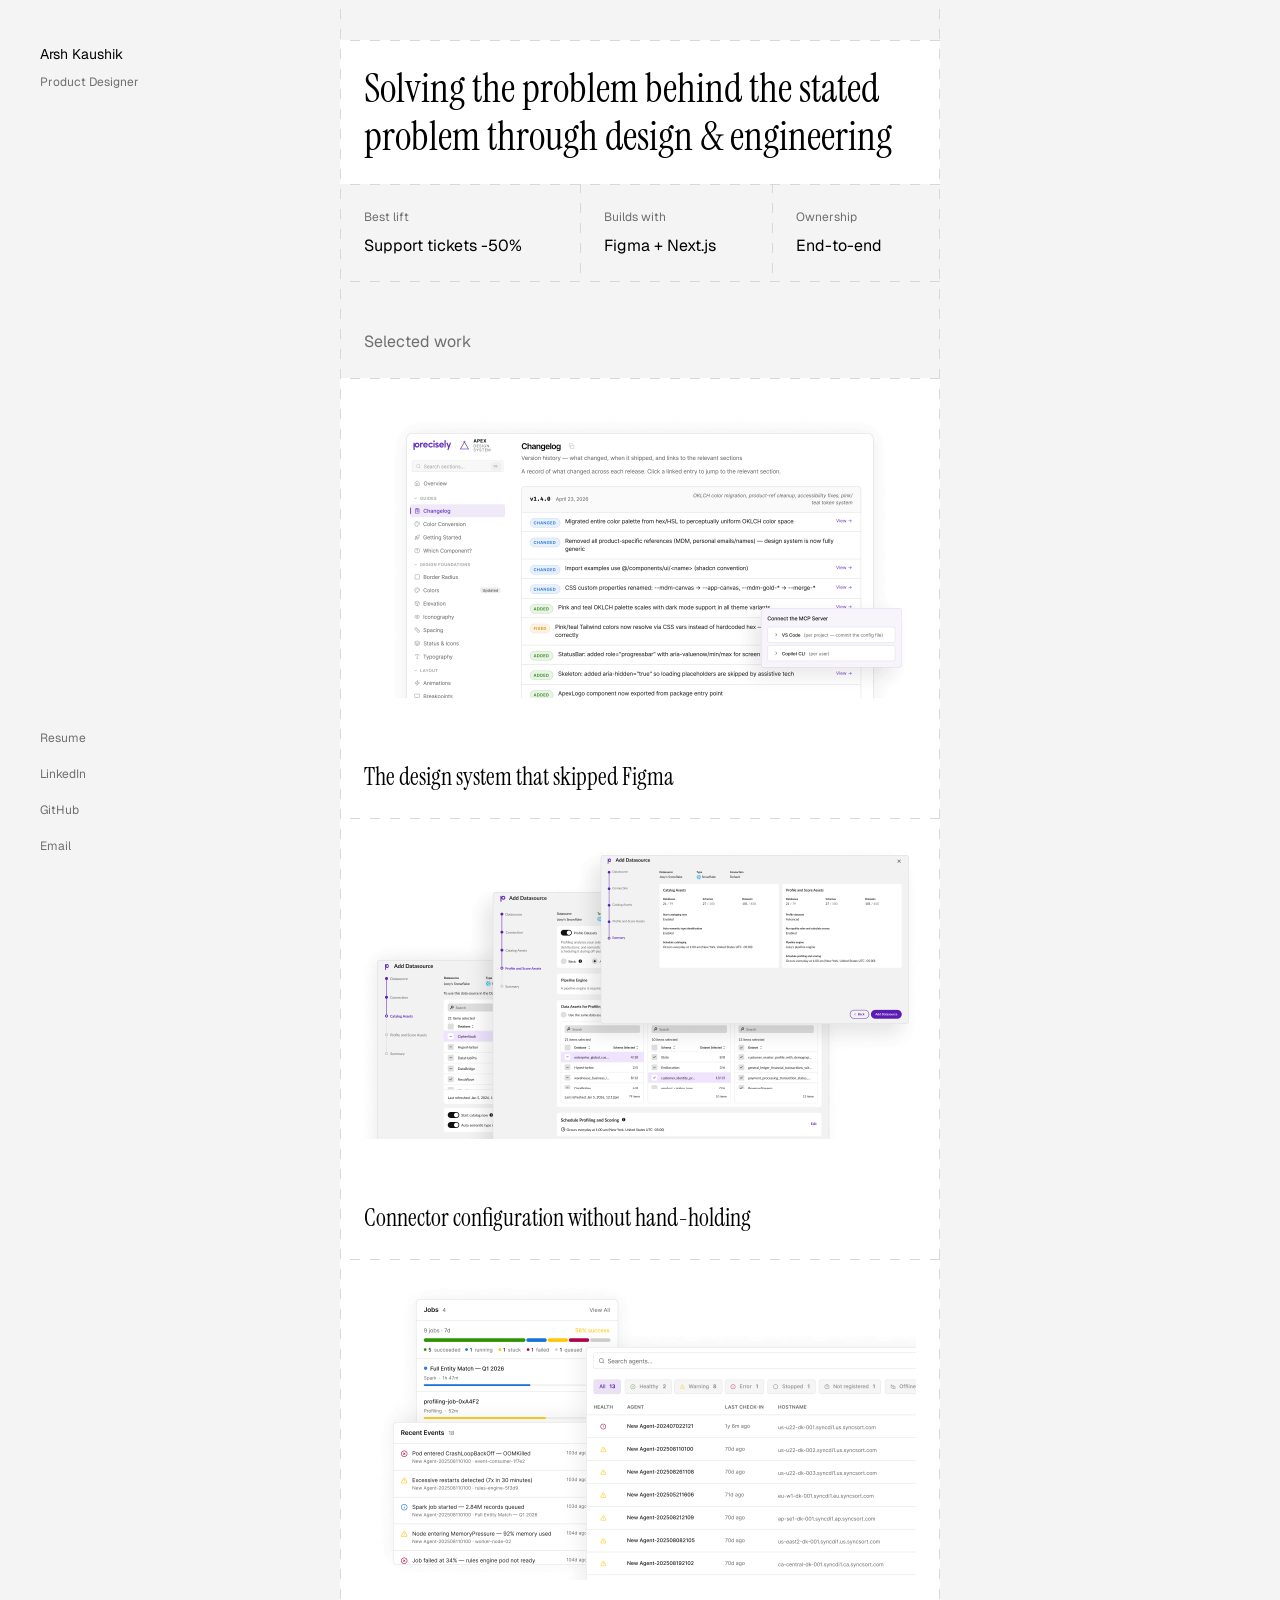
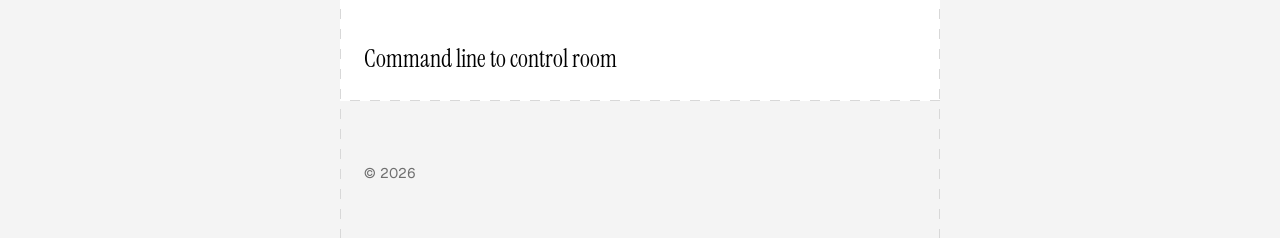
==== index.html @ 6f4b1224 "initial commit" ====
<!DOCTYPE html>
<html lang="en">

<head>
	<meta charset="UTF-8" />
	<meta name="viewport" content="width=device-width, initial-scale=1.0" />
	<title>Arsh Kaushik | Product Designer</title>
	<link rel="preconnect" href="https://fonts.googleapis.com" />
	<link rel="preconnect" href="https://fonts.gstatic.com" crossorigin />
	<link href="https://fonts.googleapis.com/css2?family=Geist:wght@400;500&family=Instrument+Serif&display=swap"
		rel="stylesheet" />
	<link rel="stylesheet" href="css/style.css?v=4" />
</head>

<body>
	<div class="layout">
		<!-- Sidebar: sticky column at 900px+, always-expanded bottom pill at 600-900px,
         collapsible chevron pill under 600px — one element, three CSS-driven tiers -->
		<aside class="sidebar" id="sidebar">
			<div class="sidebar-header">
				<a href="#" class="identity">
					<p class="identity-name">Arsh Kaushik</p>
					<p class="identity-role">Product Designer</p>
				</a>

				<button class="pill-toggle" id="pillToggle" aria-label="Toggle navigation links" aria-expanded="false">
					<svg width="20" height="20" viewBox="0 0 24 24" fill="none" stroke="currentColor" stroke-width="2">
						<path d="M6 9l6 6 6-6" stroke-linecap="round" stroke-linejoin="round" />
					</svg>
				</button>
			</div>

			<div class="nav-panel" id="navPanel">
				<nav class="nav-links" id="navLinks">
					<a href="https://drive.google.com/file/d/1xNfit0vVxvwP9IuHDVszUhwiyMJdn8wb/view?usp=sharing"
						target="_blank" rel="noopener">Resume</a>
					<a href="https://www.linkedin.com/in/arshkaushik21/" target="_blank" rel="noopener">LinkedIn</a>
					<a href="https://github.com/ArshKaushik" target="_blank" rel="noopener">GitHub</a>
					<a href="mailto:arshkaushik21@gmail.com" target="_blank" rel="noopener">Email</a>
				</nav>
			</div>
		</aside>

		<main class="content">
			<!-- Hero -->
			<section class="hero">
				<div class="hero-heading-box dash-t">
					<h1 class="hero-tagline">Solving the problem behind the stated problem through design & engineering
					</h1>
				</div>

				<div class="hero-stats-box dash-t dash-b">
					<div class="stat">
						<p class="stat-label">Best lift</p>
						<p class="stat-value">Support tickets -50%</p>
					</div>
					<div class="stat">
						<p class="stat-label">Builds with</p>
						<p class="stat-value">Figma + Next.js</p>
					</div>
					<div class="stat">
						<p class="stat-label">Ownership</p>
						<p class="stat-value">End-to-end</p>
					</div>
				</div>
			</section>

			<!-- Case studies -->
			<section class="case-studies">
				<div class="case-studies-header">
					<h2>Selected work</h2>
				</div>
				<div class="case-study-grid" id="caseStudyGrid">
					<!-- Cards are rendered here by js/script.js from js/data.js -->
				</div>
			</section>

			<!-- Footer -->
			<footer class="footer">
				<p>&copy; 2026</p>
			</footer>
		</main>
	</div>

	<!-- Single reusable case-study modal, filled by script.js on open -->
	<div class="modal-backdrop" id="modalBackdrop">
		<div class="modal-center">
			<article class="case-study-detail" id="modal">
				<div class="modal-title-block">
					<h1 class="modal-title" id="modalTitle"></h1>
					<p class="modal-subtitle" id="modalSubtitle"></p>
				</div>

				<div class="modal-thumbnail-well">
					<img id="modalThumbnail" src="" alt="" />
				</div>

				<dl class="modal-meta" id="modalMeta"></dl>

				<p class="modal-context" id="modalContext"></p>

				<section class="modal-section">
					<h2>The problem</h2>
					<p id="modalProblem"></p>
				</section>

				<section class="modal-section">
					<h2>The real problem</h2>
					<p id="modalRealProblem"></p>
				</section>

				<section class="modal-section">
					<h2>What I did</h2>
					<div class="point-list" id="modalWhatIDid"></div>
				</section>

				<section class="modal-section">
					<h2>Impact</h2>
					<div class="point-list" id="modalImpact"></div>
				</section>

				<section class="modal-section">
					<h2>The hardest call</h2>
					<p id="modalHardestCall"></p>
				</section>
			</article>
		</div>

		<!-- Fixed bottom-center pill, same treatment as the sidebar pills — only
		     shown below 900px; at desktop width closing is via backdrop click -->
		<button class="back-nav" id="modalClose">Back</button>
	</div>

	<script src="js/data.js"></script>
	<script src="js/script.js"></script>
</body>

</html>
---- css/style.css ----
/* ---------- Design tokens (colors, fonts) ---------- */
:root {
	--color-page: #f4f4f4;
	--color-surface: #ffffff;
	--color-text-primary: #000000;
	--color-text-secondary-page: #6f6f6f;
	--color-text-secondary-surface: #767676;
	--color-stroke: #d8d8d8;
	--color-overlay: rgba(17, 17, 17, 0.12);

	--font-sans: "Geist", ui-sans-serif, system-ui, sans-serif;
	--font-serif: "Instrument Serif", ui-serif, Georgia, serif;

	/* Spring "Gentle" easing (mass 1 / stiffness 100 / damping 15) */
	--ease-spring-gentle: linear(
		0,
		0.0188,
		0.0679,
		0.1374,
		0.2195,
		0.308,
		0.3978,
		0.4856,
		0.5686,
		0.6452,
		0.7142,
		0.7753,
		0.8283,
		0.8735,
		0.9113,
		0.9423,
		0.9671,
		0.9866,
		1.0014,
		1.0123,
		1.0198,
		1.0247,
		1.0274,
		1.0283,
		1.0281,
		1.0268,
		1.025,
		1.0227,
		1.0202,
		1.0177,
		1.0152,
		1.0128,
		1.0106,
		1.0085,
		1.0068,
		1.0052,
		1.0039,
		1.0028,
		1.0018,
		1.0011,
		1.0005,
		1,
		0.9997,
		0.9995,
		0.9993,
		0.9992,
		0.9992,
		0.9992,
		0.9992,
		0.9993,
		0.9993
	);

	--dash-h: linear-gradient(
		to right,
		var(--color-stroke) 50%,
		transparent 50%
	);
	--dash-v: linear-gradient(
		to bottom,
		var(--color-stroke) 50%,
		transparent 50%
	);
}

* {
	box-sizing: border-box;
}

body {
	margin: 0;
	background: var(--color-page);
	color: var(--color-text-primary);
	font-family: var(--font-sans);
	font-size: 14px;
	line-height: 1.5;
}

h1,
h2,
h3 {
	font-family: var(--font-serif);
	font-weight: 400;
	margin: 0;
}

a {
	color: inherit;
}

button {
	font-family: inherit;
}

/* ---- Dashed-border system ----
   Tiled background-gradients instead of border-dashed.
   10px dash / 10px gap. Each 20px tile = 10px solid stroke + 10px transparent. */
.dash-t {
	background-image: var(--dash-h);
	background-position: top;
	background-size: 20px 1px;
	background-repeat: repeat-x;
}
.dash-b {
	background-image: var(--dash-h);
	background-position: bottom;
	background-size: 20px 1px;
	background-repeat: repeat-x;
}
.dash-l {
	background-image: var(--dash-v);
	background-position: left;
	background-size: 1px 20px;
	background-repeat: repeat-y;
}
.dash-r {
	background-image: var(--dash-v);
	background-position: right;
	background-size: 1px 20px;
	background-repeat: repeat-y;
}
.dash-t.dash-b {
	background-image: var(--dash-h), var(--dash-h);
	background-position: top, bottom;
	background-size:
		20px 1px,
		20px 1px;
	background-repeat: repeat-x, repeat-x;
}
.dash-l.dash-r {
	background-image: var(--dash-v), var(--dash-v);
	background-position: left, right;
	background-size:
		1px 20px,
		1px 20px;
	background-repeat: repeat-y, repeat-y;
}
.dashed {
	background-image:
		var(--dash-h), var(--dash-h), var(--dash-v), var(--dash-v);
	background-position: top, bottom, left, right;
	background-size:
		20px 1px,
		20px 1px,
		1px 20px,
		1px 20px;
	background-repeat: repeat-x, repeat-x, repeat-y, repeat-y;
}

@keyframes slide-pill-in {
	from {
		transform: translate(-50%, 150%);
	}
	to {
		transform: translate(-50%, 0);
	}
}
@media (prefers-reduced-motion: reduce) {
	.sidebar {
		animation: none !important;
	}
}

/* ---- Layout shell ---- */
.layout {
	display: flex;
	min-height: 100vh;
}
@media (min-width: 900px) {
	.layout {
		/* the gutter lives here, not on .content — it needs to shrink the
		   row's available width so .content's own margin:auto centers it
		   within what's left after the sidebar, instead of pinning it flush
		   against the sidebar with all the leftover space dumped on the right */
		padding-right: clamp(40px, calc(100vw - 860px), 260px);
	}
}

/* ---------- Sidebar: 3 responsive tiers, one element ---------- */
.sidebar {
	position: fixed;
	z-index: 40;
	display: flex;
	justify-content: space-between;
	gap: 24px;
	background: var(--color-surface);
	padding: 24px;
	box-shadow: 0px 0px 16px 3px rgba(17, 17, 17, 0.06);
	background-image:
		var(--dash-h), var(--dash-h), var(--dash-v), var(--dash-v);
	background-position: top, bottom, left, right;
	background-size:
		20px 1px,
		20px 1px,
		1px 20px,
		1px 20px;
	background-repeat: repeat-x, repeat-x, repeat-y, repeat-y;
}

.sidebar-header {
	display: flex;
	align-items: center;
	justify-content: space-between;
	gap: 16px;
}

.identity {
	display: flex;
	flex-direction: column;
	gap: 8px;
	text-decoration: none;
	white-space: nowrap;
}
.identity-name {
	margin: 0;
	font-size: 14px;
	color: var(--color-text-primary);
}
.identity-role {
	margin: 0;
	font-size: 12px;
	color: var(--color-text-secondary-page);
}

.nav-links a {
	display: flex;
	align-items: center;
	height: 28px;
	text-decoration: none;
	font-size: 12px;
	color: var(--color-text-secondary-page);
	transform-origin: left center;
	transition:
		color 520ms var(--ease-spring-gentle),
		transform 520ms var(--ease-spring-gentle);
}
.nav-links a:hover {
	color: var(--color-text-primary);
	transform: scale(1.1667);
}

.pill-toggle {
	display: none;
	background: none;
	border: none;
	cursor: pointer;
	padding: 0;
	width: 24px;
	height: 24px;
	align-items: center;
	justify-content: center;
	color: var(--color-text-secondary-surface);
	flex-shrink: 0;
}
.pill-toggle svg {
	transition: transform 520ms var(--ease-spring-gentle);
}
.pill-toggle[aria-expanded="true"] svg {
	transform: rotate(180deg);
}

/* Tier 3 — mobile, <600px: collapsible pill with chevron */
@media (max-width: 599px) {
	.sidebar {
		left: 50%;
		bottom: 40px;
		width: calc(100% - 72px);
		flex-direction: column;
		/* the gap itself animates 0 -> 20px on expand, same as the original —
		   without this override the base 24px gap leaves dead space below the
		   identity block even while the nav panel is collapsed to 0 height */
		gap: 0;
		transition: gap 520ms var(--ease-spring-gentle);
		animation: slide-pill-in 520ms var(--ease-spring-gentle) both;
	}
	.sidebar.open {
		gap: 20px;
	}
	.pill-toggle {
		display: flex;
	}
	.nav-panel {
		display: grid;
		grid-template-rows: 0fr;
		overflow: hidden;
		transition: grid-template-rows 520ms var(--ease-spring-gentle);
	}
	.nav-panel.open {
		grid-template-rows: 1fr;
	}
	.nav-panel > * {
		min-height: 0;
		overflow: hidden;
	}
	.nav-links {
		display: flex;
		flex-wrap: wrap;
		justify-content: space-between;
		gap: 16px;
	}
}

/* Tier 2 — tablet, 600-899px: fixed bottom pill, always expanded */
@media (min-width: 600px) and (max-width: 899px) {
	.sidebar {
		left: 50%;
		bottom: 40px;
		width: 520px;
		max-width: calc(100% - 32px);
		flex-direction: row;
		align-items: center;
		justify-content: space-between;
		animation: slide-pill-in 520ms var(--ease-spring-gentle) both;
	}
	.pill-toggle {
		display: none;
	}
	.nav-panel {
		display: block;
	}
	.nav-links {
		display: flex;
		flex-direction: row;
		gap: 16px;
	}
}

/* Tier 1 — desktop, >=900px: sticky 260px column, no dashed bg, no shadow */
@media (min-width: 900px) {
	.sidebar {
		position: sticky;
		top: 0;
		left: auto;
		bottom: auto;
		transform: none;
		width: 260px;
		height: 100vh;
		flex-shrink: 0;
		flex-direction: column;
		align-items: flex-start;
		background: var(--color-page);
		box-shadow: none;
		background-image: none;
		padding: 44px 40px 40px;
		animation: none;
	}
	.pill-toggle {
		display: none;
	}
	.nav-panel {
		display: block;
		width: 100%;
	}
	.nav-links {
		display: flex;
		flex-direction: column;
		gap: 8px;
		width: 100%;
	}
	.nav-links a {
		width: 180px;
	}
}

/* ---------- Content column ---------- */
.content {
	position: relative;
	overflow: hidden;
	flex: 1 1 auto;
	min-width: 0;
	display: flex;
	flex-direction: column;
	gap: 24px;
	/* margin, not padding, for the horizontal inset — the ::after dashed
	   border below aligns to this box's own edges, so padding would put the
	   dashed lines flush against the viewport edge instead of visibly inset */
	margin: 0 16px;
	padding: 40px 0 176px;
}
/* The original paints its left/right dashed rules as a full-height overlay on
   the content column itself (an ::after covering the whole box), not on each
   section individually — this is what was missing before. */
.content::after {
	content: "";
	position: absolute;
	inset: 0;
	pointer-events: none;
	background-image: var(--dash-v), var(--dash-v);
	background-position: left, right;
	background-size:
		1px 20px,
		1px 20px;
	background-repeat: repeat-y, repeat-y;
}

@media (min-width: 600px) {
	.content {
		flex: none;
		width: 600px;
		margin: 0 auto;
		padding: 40px 0 140px;
	}
}

@media (min-width: 900px) {
	.content {
		/* margin:auto (not margin:0) — centers this fixed 600px column in
		   whatever row-space is left after the sidebar and the .layout gutter,
		   instead of pinning it flush against the sidebar */
		margin: 0 auto;
		padding: 40px 0 0;
	}
}

/* ---------- Hero ---------- */
.hero-heading-box {
	/* background-color, not the `background` shorthand — the shorthand also
	   resets background-image to none, which would wipe out the dash-t utility
	   class's dashed line since this rule comes later in the cascade */
	background-color: var(--color-surface);
	padding: 24px;
}

.hero-tagline {
	font-size: 40px;
	line-height: 1.2;
	width: 100%;
}
@media (min-width: 600px) {
	.hero-tagline {
		width: 548px;
	}
}

.hero-stats-box {
	display: flex;
	flex-direction: column;
}
@media (min-width: 600px) {
	.hero-stats-box {
		flex-direction: row;
	}
}

.stat {
	display: flex;
	flex-direction: column;
	gap: 8px;
	padding: 24px;
	width: 100%;
}
.stat:not(:first-child) {
	background-image: var(--dash-h);
	background-position: top;
	background-size: 20px 1px;
	background-repeat: repeat-x;
}
@media (min-width: 600px) {
	.stat:first-child {
		flex: 1;
	}
	.stat:not(:first-child) {
		background-image: var(--dash-v);
		background-position: left;
		background-size: 1px 20px;
		background-repeat: repeat-y;
	}
	.stat:nth-child(2) {
		width: 192px;
	}
	.stat:nth-child(3) {
		width: 168px;
	}
}

.stat-label {
	margin: 0;
	font-size: 12px;
	color: var(--color-text-secondary-page);
}
.stat-value {
	margin: 0;
	font-size: 16px;
	color: var(--color-text-primary);
}

/* ---------- Case studies ---------- */
.case-studies-header {
	padding: 24px;
}
.case-studies-header h2 {
	font-family: var(--font-sans);
	font-size: 16px;
	font-weight: 400;
	color: var(--color-text-secondary-page);
}

.case-study-grid {
	display: flex;
	flex-direction: column;
}

.case-study-card {
	display: flex;
	flex-direction: column;
	gap: 24px;
	background: var(--color-surface);
	padding: 24px;
	cursor: pointer;
	background-image: var(--dash-h);
	background-position: bottom;
	background-size: 20px 1px;
	background-repeat: repeat-x;
}
.case-study-card.first {
	background-image: var(--dash-h), var(--dash-h);
	background-position: top, bottom;
	background-size:
		20px 1px,
		20px 1px;
	background-repeat: repeat-x, repeat-x;
}
@media (min-width: 600px) {
	.case-study-card {
		height: 441px;
	}
}

.card-image-well {
	position: relative;
	width: 100%;
	height: 296px;
	overflow: hidden;
	background: var(--color-surface);
}
.card-image-well img {
	display: block;
	width: 100%;
	height: 100%;
	object-fit: cover;
	object-position: left;
}

.card-text {
	position: relative;
	display: flex;
	flex-direction: column;
	gap: 8px;
	width: 100%;
}
@media (min-width: 600px) {
	.card-text {
		height: 73px;
		justify-content: flex-end;
	}
}

.card-title {
	font-size: 24px;
	color: var(--color-text-primary);
	transition: transform 520ms var(--ease-spring-gentle);
}
.card-subtitle {
	margin: 0;
	font-family: var(--font-sans);
	font-size: 14px;
	color: var(--color-text-secondary-surface);
}

@media (min-width: 600px) and (max-width: 899px) {
	.card-subtitle {
		position: absolute;
		bottom: 0;
		left: 0;
		width: 100%;
		opacity: 1;
	}
	.card-title {
		transform: translateY(-50px);
	}
}
@media (min-width: 900px) {
	.card-subtitle {
		position: absolute;
		bottom: 0;
		left: 0;
		width: 100%;
		opacity: 0;
		transition: opacity 520ms var(--ease-spring-gentle);
	}
	.case-study-card:hover .card-subtitle,
	.case-study-card:focus-visible .card-subtitle {
		opacity: 1;
	}
	.case-study-card:hover .card-title,
	.case-study-card:focus-visible .card-title {
		transform: translateY(-50px);
	}
}

/* ---------- Footer ---------- */
.footer {
	padding: 24px 24px 40px;
	font-size: 14px;
	color: var(--color-text-secondary-page);
}

/* ---------- Modal (case-study overlay) ---------- */
/* Always mounted (not display:none) so both the open AND close motion can
   actually transition — display can't be animated, opacity/transform can. */
.modal-backdrop {
	position: fixed;
	inset: 0;
	z-index: 100;
	display: flex;
	flex-direction: column;
	align-items: center;
	overflow-y: auto;
	background: var(--color-page);
	padding: 40px 0 140px;
	opacity: 0;
	pointer-events: none;
	transition: opacity 520ms var(--ease-spring-gentle);
}
.modal-backdrop.open {
	opacity: 1;
	pointer-events: auto;
}
@media (min-width: 600px) {
	.modal-backdrop {
		padding-top: 0;
	}
}
@media (min-width: 900px) {
	.modal-backdrop {
		background: var(--color-overlay);
		padding: 80px 10px;
	}
}

/* The card itself slides up from below the fold while the backdrop fades in —
   two separate transitions on two separate elements, same as the original. */
.modal-center {
	width: 100%;
	display: flex;
	justify-content: center;
	transform: translateY(100vh);
	transition: transform 520ms var(--ease-spring-gentle);
}
.modal-backdrop.open .modal-center {
	transform: translateY(0);
}

/* Fixed bottom-center pill (same treatment as the sidebar pills), not part of
   the scrolling card — hidden entirely at 900px+, where closing is via the
   dimmed backdrop instead. Hidden by default; shown only while a study is open. */
.back-nav {
	display: none;
	position: fixed;
	z-index: 110;
	bottom: 40px;
	left: 50%;
	width: 120px;
	align-items: center;
	justify-content: center;
	background-color: var(--color-surface);
	background-image:
		var(--dash-h), var(--dash-h), var(--dash-v), var(--dash-v);
	background-position: top, bottom, left, right;
	background-size:
		20px 1px,
		20px 1px,
		1px 20px,
		1px 20px;
	background-repeat: repeat-x, repeat-x, repeat-y, repeat-y;
	box-shadow: 0px 0px 16px 3px rgba(17, 17, 17, 0.06);
	padding: 24px;
	border: none;
	cursor: pointer;
	font-family: var(--font-sans);
	font-size: 12px;
	color: var(--color-text-secondary-page);
	transform: translate(-50%, 150%);
	transition:
		color 520ms var(--ease-spring-gentle),
		transform 520ms var(--ease-spring-gentle);
}
.back-nav:hover {
	color: var(--color-text-primary);
}
.modal-backdrop.open .back-nav {
	display: flex;
	transform: translate(-50%, 0);
}
@media (min-width: 900px) {
	.back-nav {
		display: none !important;
	}
}

.case-study-detail {
	width: 800px;
	max-width: 100%;
	min-width: 0;
	display: flex;
	flex-direction: column;
	gap: 32px;
	background: var(--color-surface);
	padding: 16px;
	background-image:
		var(--dash-h), var(--dash-h), var(--dash-v), var(--dash-v);
	background-position: top, bottom, left, right;
	background-size:
		20px 1px,
		20px 1px,
		1px 20px,
		1px 20px;
	background-repeat: repeat-x, repeat-x, repeat-y, repeat-y;
}
@media (min-width: 600px) {
	.case-study-detail {
		padding: 32px;
	}
}

.modal-title-block {
	display: flex;
	flex-direction: column;
	gap: 8px;
}
.modal-title {
	font-size: 28px;
	color: var(--color-text-primary);
}
.modal-subtitle {
	margin: 0;
	font-size: 14px;
	line-height: 1.6;
	color: var(--color-text-secondary-surface);
}

.modal-thumbnail-well {
	position: relative;
	width: 100%;
	aspect-ratio: 736 / 394;
	overflow: hidden;
	background: var(--color-page);
}
.modal-thumbnail-well img {
	display: block;
	width: 100%;
	height: 100%;
	object-fit: cover;
}

.modal-meta {
	display: flex;
	flex-direction: column;
	background-image:
		var(--dash-h), var(--dash-h), var(--dash-v), var(--dash-v);
	background-position: top, bottom, left, right;
	background-size:
		20px 1px,
		20px 1px,
		1px 20px,
		1px 20px;
	background-repeat: repeat-x, repeat-x, repeat-y, repeat-y;
}
.modal-meta-row {
	display: flex;
	flex-direction: column;
	gap: 8px;
	padding: 24px;
}
.modal-meta-row.divider {
	background-image: var(--dash-h);
	background-position: bottom;
	background-size: 20px 1px;
	background-repeat: repeat-x;
}
@media (min-width: 600px) {
	.modal-meta-row {
		flex-direction: row;
		gap: 12px;
	}
}
.modal-meta-row dt {
	margin: 0;
	width: 100%;
	font-size: 14px;
	color: var(--color-text-primary);
	flex-shrink: 0;
}
.modal-meta-row dd {
	margin: 0;
	width: 100%;
	font-size: 14px;
	line-height: 1.6;
	color: var(--color-text-secondary-page);
}
@media (min-width: 600px) {
	.modal-meta-row dt {
		width: 120px;
	}
	.modal-meta-row dd {
		flex: 1;
	}
}

.modal-context {
	margin: 0;
	font-size: 14px;
	line-height: 1.6;
	color: var(--color-text-secondary-surface);
}
.modal-context a {
	text-decoration: underline;
	text-underline-offset: 2px;
	transition: color 520ms var(--ease-spring-gentle);
}
.modal-context a:hover {
	color: var(--color-text-primary);
}

.modal-section {
	display: flex;
	flex-direction: column;
	gap: 8px;
}
.modal-section h2 {
	font-family: var(--font-sans);
	font-size: 20px;
	font-weight: 400;
	color: var(--color-text-primary);
}
.modal-section p {
	margin: 0;
	font-size: 14px;
	line-height: 1.6;
	color: var(--color-text-secondary-surface);
}
.modal-section p .lead {
	color: var(--color-text-primary);
}

.point-list {
	display: flex;
	flex-direction: column;
	gap: 8px;
}
.point-list.cards {
	display: grid;
	grid-template-columns: 1fr;
	gap: 12px;
}
@media (min-width: 600px) {
	.point-list.cards {
		grid-template-columns: 1fr 1fr;
	}
}

.point-card {
	display: flex;
	flex-direction: column;
	justify-content: space-between;
	min-height: 440px;
	background: var(--color-page);
}
.point-card p {
	margin: 0;
	padding: 24px;
	font-size: 14px;
	line-height: 1.6;
	color: var(--color-text-secondary-surface);
}
.point-card p .lead {
	color: var(--color-text-primary);
}
.point-card .point-image-well {
	width: 100%;
	aspect-ratio: 1086 / 900;
	overflow: hidden;
}
.point-card .point-image-well img {
	display: block;
	width: 100%;
	height: 100%;
	object-fit: cover;
}
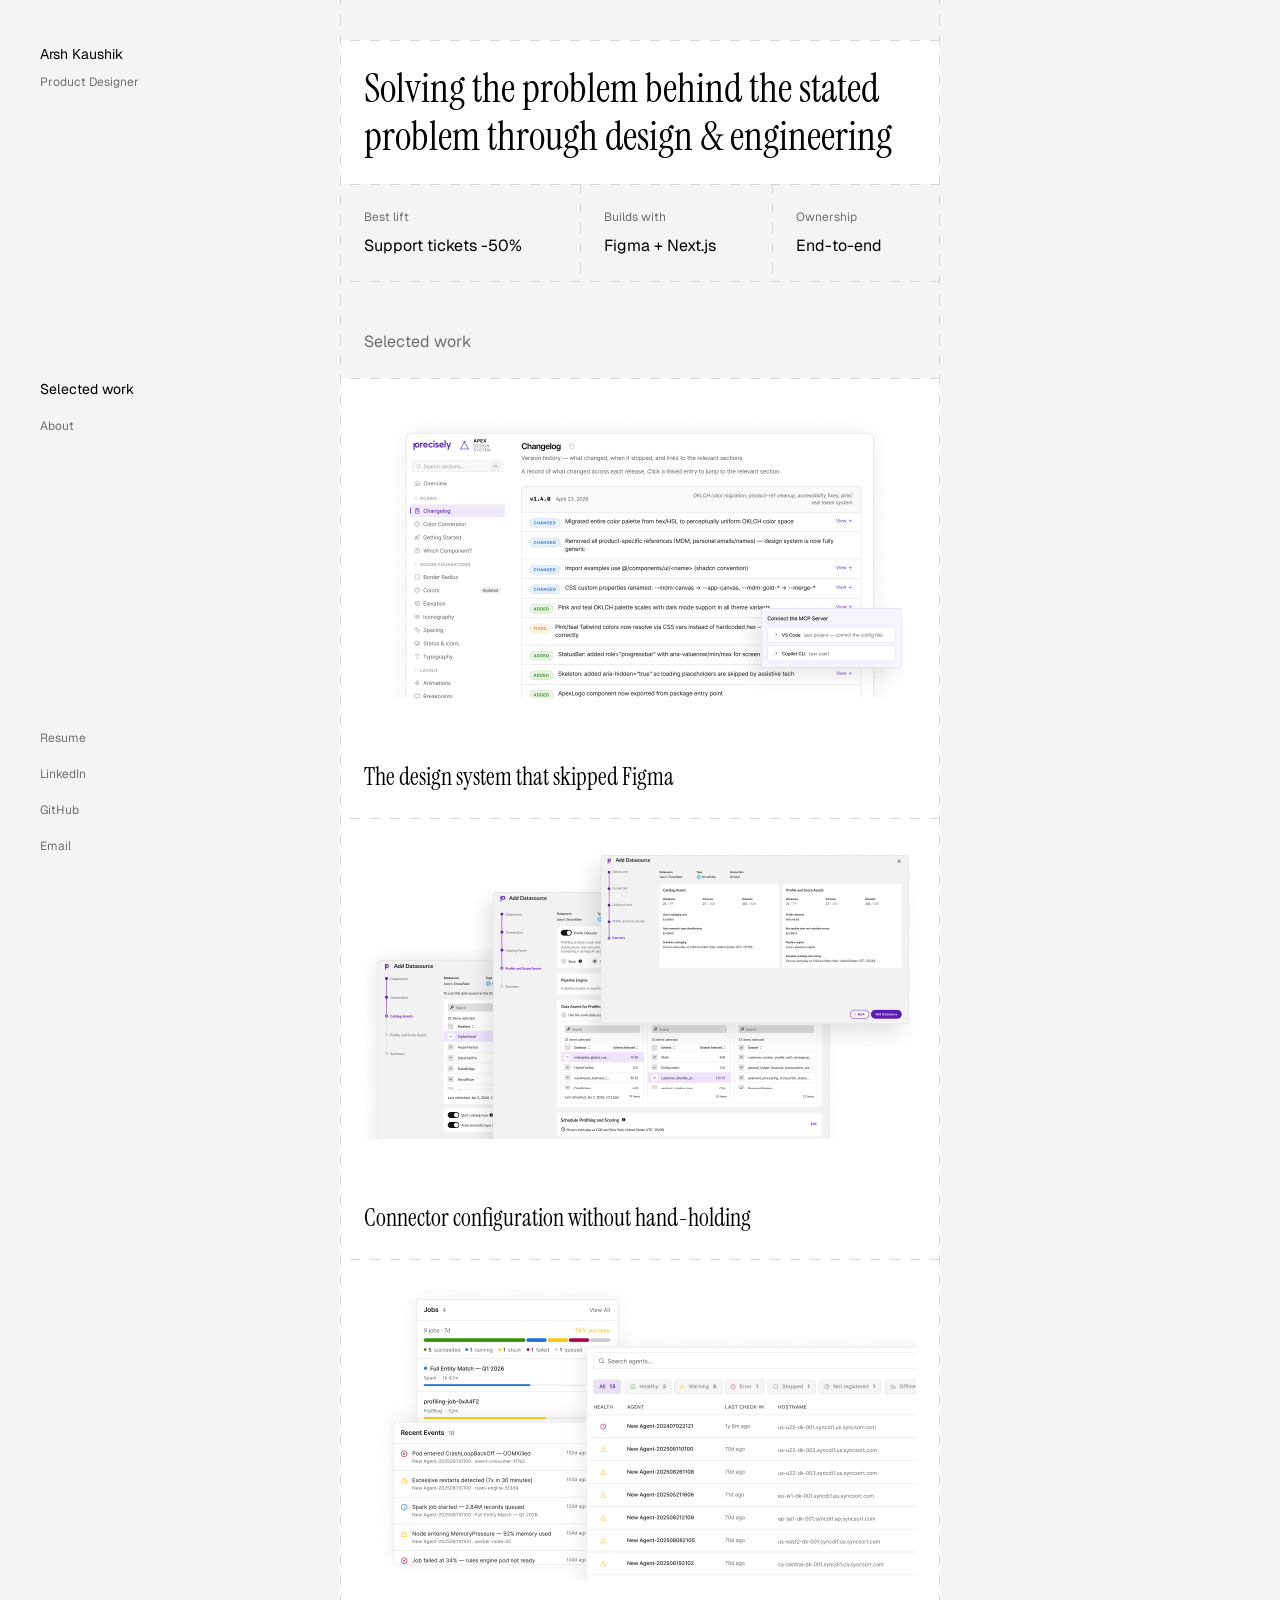
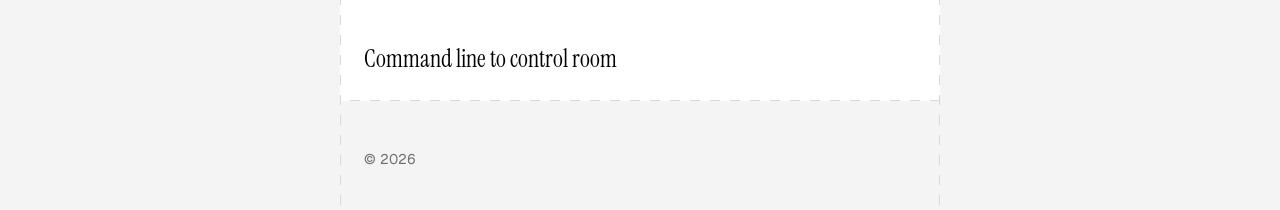
==== commit 5b30f34e: "about page" ====
--- a/index.html
+++ b/index.html
@@ -9,19 +9,18 @@
 	<link rel="preconnect" href="https://fonts.gstatic.com" crossorigin />
 	<link href="https://fonts.googleapis.com/css2?family=Geist:wght@400;500&family=Instrument+Serif&display=swap"
 		rel="stylesheet" />
-	<link rel="stylesheet" href="css/style.css?v=4" />
+	<link rel="stylesheet" href="style.css" />
 </head>
 
 <body>
 	<div class="layout">
-		<!-- Sidebar: sticky column at 900px+, always-expanded bottom pill at 600-900px,
-         collapsible chevron pill under 600px — one element, three CSS-driven tiers -->
+		<!-- Sidebar -->
 		<aside class="sidebar" id="sidebar">
 			<div class="sidebar-header">
-				<a href="#" class="identity">
+				<div class="identity">
 					<p class="identity-name">Arsh Kaushik</p>
 					<p class="identity-role">Product Designer</p>
-				</a>
+				</div>
 
 				<button class="pill-toggle" id="pillToggle" aria-label="Toggle navigation links" aria-expanded="false">
 					<svg width="20" height="20" viewBox="0 0 24 24" fill="none" stroke="currentColor" stroke-width="2">
@@ -31,25 +30,31 @@
 			</div>
 
 			<div class="nav-panel" id="navPanel">
-				<nav class="nav-links" id="navLinks">
-					<a href="https://drive.google.com/file/d/1xNfit0vVxvwP9IuHDVszUhwiyMJdn8wb/view?usp=sharing"
-						target="_blank" rel="noopener">Resume</a>
-					<a href="https://www.linkedin.com/in/arshkaushik21/" target="_blank" rel="noopener">LinkedIn</a>
-					<a href="https://github.com/ArshKaushik" target="_blank" rel="noopener">GitHub</a>
-					<a href="mailto:arshkaushik21@gmail.com" target="_blank" rel="noopener">Email</a>
-				</nav>
+				<div class="nav-groups">
+					<nav class="nav-links">
+						<a href="index.html" class="current">Selected work</a>
+						<a href="about.html">About</a>
+					</nav>
+					<nav class="nav-links" id="navLinks">
+						<a href="https://drive.google.com/file/d/1xNfit0vVxvwP9IuHDVszUhwiyMJdn8wb/view?usp=sharing"
+							target="_blank" rel="noopener">Resume</a>
+						<a href="https://www.linkedin.com/in/arshkaushik21/" target="_blank" rel="noopener">LinkedIn</a>
+						<a href="https://github.com/ArshKaushik" target="_blank" rel="noopener">GitHub</a>
+						<a href="mailto:arshkaushik21@gmail.com" target="_blank" rel="noopener">Email</a>
+					</nav>
+				</div>
 			</div>
 		</aside>
 
 		<main class="content">
 			<!-- Hero -->
 			<section class="hero">
-				<div class="hero-heading-box dash-t">
+				<div class="hero-heading-box">
 					<h1 class="hero-tagline">Solving the problem behind the stated problem through design & engineering
 					</h1>
 				</div>
 
-				<div class="hero-stats-box dash-t dash-b">
+				<div class="hero-stats-box">
 					<div class="stat">
 						<p class="stat-label">Best lift</p>
 						<p class="stat-value">Support tickets -50%</p>
@@ -71,7 +76,40 @@
 					<h2>Selected work</h2>
 				</div>
 				<div class="case-study-grid" id="caseStudyGrid">
-					<!-- Cards are rendered here by js/script.js from js/data.js -->
+					<a class="case-study-card first" href="caseStudies/design-system.html">
+						<div class="card-image-well">
+							<img src="images/thumbnails/designSystem.webp" alt="The design system that skipped Figma" />
+						</div>
+						<div class="card-text">
+							<h3 class="card-title">The design system that skipped Figma</h3>
+							<p class="card-subtitle">A code-first design system built with agentic AI — no handoffs,
+								governed by a custom MCP that keeps every team in sync. Design-to-ship time dropped 30%.
+							</p>
+						</div>
+					</a>
+					<a class="case-study-card" href="caseStudies/connector-config.html">
+						<div class="card-image-well">
+							<img src="images/thumbnails/connectorConfig.webp"
+								alt="Connector configuration without hand-holding" />
+						</div>
+						<div class="card-text">
+							<h3 class="card-title">Connector configuration without hand-holding</h3>
+							<p class="card-subtitle">Research-led redesign of a five-step data-configuration flow —
+								replacing jargon and dead ends with a path data stewards could follow alone. Support
+								tickets fell 50%.</p>
+						</div>
+					</a>
+					<a class="case-study-card" href="caseStudies/command-line.html">
+						<div class="card-image-well">
+							<img src="images/thumbnails/commandLine.webp" alt="Command line to control room" />
+						</div>
+						<div class="card-text">
+							<h3 class="card-title">Command line to control room</h3>
+							<p class="card-subtitle">Turned CLI-only agent management into one visual interface —
+								upgrades, rollbacks, and health monitoring at a glance, with instant outage alerts.
+								Human errors fell 80%.</p>
+						</div>
+					</a>
 				</div>
 			</section>
 
@@ -82,57 +120,7 @@
 		</main>
 	</div>
 
-	<!-- Single reusable case-study modal, filled by script.js on open -->
-	<div class="modal-backdrop" id="modalBackdrop">
-		<div class="modal-center">
-			<article class="case-study-detail" id="modal">
-				<div class="modal-title-block">
-					<h1 class="modal-title" id="modalTitle"></h1>
-					<p class="modal-subtitle" id="modalSubtitle"></p>
-				</div>
-
-				<div class="modal-thumbnail-well">
-					<img id="modalThumbnail" src="" alt="" />
-				</div>
-
-				<dl class="modal-meta" id="modalMeta"></dl>
-
-				<p class="modal-context" id="modalContext"></p>
-
-				<section class="modal-section">
-					<h2>The problem</h2>
-					<p id="modalProblem"></p>
-				</section>
-
-				<section class="modal-section">
-					<h2>The real problem</h2>
-					<p id="modalRealProblem"></p>
-				</section>
-
-				<section class="modal-section">
-					<h2>What I did</h2>
-					<div class="point-list" id="modalWhatIDid"></div>
-				</section>
-
-				<section class="modal-section">
-					<h2>Impact</h2>
-					<div class="point-list" id="modalImpact"></div>
-				</section>
-
-				<section class="modal-section">
-					<h2>The hardest call</h2>
-					<p id="modalHardestCall"></p>
-				</section>
-			</article>
-		</div>
-
-		<!-- Fixed bottom-center pill, same treatment as the sidebar pills — only
-		     shown below 900px; at desktop width closing is via backdrop click -->
-		<button class="back-nav" id="modalClose">Back</button>
-	</div>
-
-	<script src="js/data.js"></script>
-	<script src="js/script.js"></script>
+	<script src="script.js"></script>
 </body>
 
 </html>
--- a/style.css
+++ b/style.css
@@ -0,0 +1,609 @@
+:root {
+	--color-page: #f4f4f4;
+	--color-surface: #ffffff;
+	--color-text-primary: #000000;
+	--color-text-secondary-page: #6f6f6f;
+	--color-text-secondary-surface: #767676;
+	--color-stroke: #d8d8d8;
+	--color-overlay: rgba(17, 17, 17, 0.12);
+
+	--font-sans: "Geist", ui-sans-serif, system-ui, sans-serif;
+	--font-serif: "Instrument Serif", ui-serif, Georgia, serif;
+
+	/* Spring "Gentle" easing (mass 1 / stiffness 100 / damping 15) */
+	--ease-spring-gentle: linear(
+		0,
+		0.0188,
+		0.0679,
+		0.1374,
+		0.2195,
+		0.308,
+		0.3978,
+		0.4856,
+		0.5686,
+		0.6452,
+		0.7142,
+		0.7753,
+		0.8283,
+		0.8735,
+		0.9113,
+		0.9423,
+		0.9671,
+		0.9866,
+		1.0014,
+		1.0123,
+		1.0198,
+		1.0247,
+		1.0274,
+		1.0283,
+		1.0281,
+		1.0268,
+		1.025,
+		1.0227,
+		1.0202,
+		1.0177,
+		1.0152,
+		1.0128,
+		1.0106,
+		1.0085,
+		1.0068,
+		1.0052,
+		1.0039,
+		1.0028,
+		1.0018,
+		1.0011,
+		1.0005,
+		1,
+		0.9997,
+		0.9995,
+		0.9993,
+		0.9992,
+		0.9992,
+		0.9992,
+		0.9992,
+		0.9993,
+		0.9993
+	);
+
+	--dash-h: linear-gradient(
+		to right,
+		var(--color-stroke) 50%,
+		transparent 50%
+	);
+	--dash-v: linear-gradient(
+		to bottom,
+		var(--color-stroke) 50%,
+		transparent 50%
+	);
+}
+
+* {
+	box-sizing: border-box;
+	margin: 0;
+	padding: 0;
+}
+
+body {
+	background: var(--color-page);
+	color: var(--color-text-primary);
+	font-family: var(--font-sans);
+	font-size: 14px;
+	line-height: 1.5;
+}
+
+h1,
+h2,
+h3 {
+	font-family: var(--font-serif);
+	font-weight: 400;
+}
+
+a {
+	color: inherit;
+}
+
+button {
+	font-family: inherit;
+}
+
+@keyframes slide-pill-in {
+	from {
+		transform: translate(-50%, 150%);
+	}
+	to {
+		transform: translate(-50%, 0);
+	}
+}
+@media (prefers-reduced-motion: reduce) {
+	.sidebar {
+		animation: none !important;
+	}
+}
+
+/* ---- Layout ---- */
+.layout {
+	display: flex;
+	min-height: 100vh;
+}
+@media (min-width: 900px) {
+	.layout {
+		padding-right: clamp(40px, calc(100vw - 860px), 260px);
+	}
+}
+
+/* ---- Sidebar ---- */
+.sidebar {
+	position: fixed;
+	z-index: 40;
+	display: flex;
+	justify-content: space-between;
+	gap: 24px;
+	background: var(--color-surface);
+	padding: 24px;
+	box-shadow: 0px 0px 16px 3px rgba(17, 17, 17, 0.06);
+	background-image:
+		var(--dash-h), var(--dash-h), var(--dash-v), var(--dash-v);
+	background-position: top, bottom, left, right;
+	background-size:
+		20px 1px,
+		20px 1px,
+		1px 20px,
+		1px 20px;
+	background-repeat: repeat-x, repeat-x, repeat-y, repeat-y;
+}
+
+.sidebar-header {
+	display: flex;
+	align-items: center;
+	justify-content: space-between;
+	gap: 16px;
+}
+
+.identity {
+	display: flex;
+	flex-direction: column;
+	gap: 8px;
+	text-decoration: none;
+	white-space: nowrap;
+}
+.identity-name {
+	font-size: 14px;
+	color: var(--color-text-primary);
+}
+.identity-role {
+	font-size: 12px;
+	color: var(--color-text-secondary-page);
+}
+
+.nav-links a {
+	display: flex;
+	align-items: center;
+	height: 28px;
+	text-decoration: none;
+	font-size: 12px;
+	color: var(--color-text-secondary-page);
+	transform-origin: left center;
+	transition:
+		color 520ms var(--ease-spring-gentle),
+		transform 520ms var(--ease-spring-gentle);
+}
+.nav-links a:hover {
+	color: var(--color-text-primary);
+	transform: scale(1.1667);
+}
+.nav-links a.current {
+	font-size: 14px;
+	color: var(--color-text-primary);
+}
+
+.nav-groups {
+	display: flex;
+	flex-direction: column;
+	gap: 16px;
+}
+
+.pill-toggle {
+	display: none;
+	background: none;
+	border: none;
+	cursor: pointer;
+	width: 24px;
+	height: 24px;
+	align-items: center;
+	justify-content: center;
+	color: var(--color-text-secondary-surface);
+	flex-shrink: 0;
+}
+.pill-toggle svg {
+	transition: transform 520ms var(--ease-spring-gentle);
+}
+.pill-toggle[aria-expanded="true"] svg {
+	transform: rotate(180deg);
+}
+
+/* Mobile, <600px - collapsible pill with chevron */
+@media (max-width: 599px) {
+	.sidebar {
+		left: 50%;
+		bottom: 40px;
+		width: calc(100% - 72px);
+		flex-direction: column;
+		gap: 0;
+		transition: gap 520ms var(--ease-spring-gentle);
+		animation: slide-pill-in 520ms var(--ease-spring-gentle) both;
+	}
+	.sidebar.open {
+		gap: 20px;
+	}
+	.pill-toggle {
+		display: flex;
+	}
+	.nav-panel {
+		display: grid;
+		grid-template-rows: 0fr;
+		overflow: hidden;
+		transition: grid-template-rows 520ms var(--ease-spring-gentle);
+	}
+	.nav-panel.open {
+		grid-template-rows: 1fr;
+	}
+	.nav-panel > * {
+		min-height: 0;
+		overflow: hidden;
+	}
+	.nav-links {
+		display: flex;
+		flex-wrap: wrap;
+		justify-content: space-between;
+		gap: 16px;
+	}
+}
+
+/* Tablet, 600-899px - fixed bottom pill, always expanded */
+@media (min-width: 600px) and (max-width: 899px) {
+	.sidebar {
+		left: 50%;
+		bottom: 40px;
+		width: 520px;
+		max-width: calc(100% - 32px);
+		flex-direction: row;
+		align-items: center;
+		justify-content: space-between;
+		animation: slide-pill-in 520ms var(--ease-spring-gentle) both;
+	}
+	.pill-toggle {
+		display: none;
+	}
+	.nav-panel {
+		display: block;
+	}
+	.nav-links {
+		display: flex;
+		flex-direction: row;
+		gap: 16px;
+	}
+}
+
+/* Desktop, >=900px - sticky 260px column, no dashed bg, no shadow */
+@media (min-width: 900px) {
+	.sidebar {
+		position: sticky;
+		top: 0;
+		left: auto;
+		bottom: auto;
+		transform: none;
+		width: 260px;
+		height: 100vh;
+		flex-shrink: 0;
+		flex-direction: column;
+		align-items: flex-start;
+		background: var(--color-page);
+		box-shadow: none;
+		background-image: none;
+		padding: 44px 40px 40px;
+		animation: none;
+	}
+	.pill-toggle {
+		display: none;
+	}
+	/* .nav-panel and .nav-groups exist to group + collapse both nav lists
+	   together on mobile/tablet — at desktop there's no collapse, and the
+	   sidebar's own space-between should spread head/page-links/external-
+	   links across the full column like the Figma design, so both wrappers
+	   are removed from the box tree, promoting the two <nav> lists to be
+	   direct flex children of .sidebar. */
+	.nav-panel {
+		display: contents;
+	}
+	.nav-groups {
+		display: contents;
+	}
+	.nav-links {
+		display: flex;
+		flex-direction: column;
+		gap: 8px;
+		width: 100%;
+	}
+	.nav-links a {
+		width: 180px;
+	}
+}
+
+/* ---- Content column ---- */
+.content {
+	position: relative;
+	overflow: hidden;
+	flex: 1 1 auto;
+	min-width: 0;
+	display: flex;
+	flex-direction: column;
+	gap: 24px;
+	margin: 0 16px;
+	padding: 40px 0 176px;
+}
+
+.content::after {
+	content: "";
+	position: absolute;
+	inset: 0;
+	pointer-events: none;
+	background-image: var(--dash-v), var(--dash-v);
+	background-position: left, right;
+	background-size:
+		1px 20px,
+		1px 20px;
+	background-repeat: repeat-y, repeat-y;
+}
+
+@media (min-width: 600px) {
+	.content {
+		flex: none;
+		width: 600px;
+		margin: 0 auto;
+		padding: 40px 0 140px;
+	}
+}
+
+@media (min-width: 900px) {
+	.content {
+		margin: 0 auto;
+		padding: 40px 0 0;
+	}
+}
+
+/* ---- Hero ---- */
+.hero-heading-box {
+	background-color: var(--color-surface);
+	padding: 24px;
+	background-image: var(--dash-h);
+	background-position: top;
+	background-size: 20px 1px;
+	background-repeat: repeat-x;
+}
+
+.hero-tagline {
+	font-size: 40px;
+	line-height: 1.2;
+	width: 100%;
+}
+
+@media (min-width: 600px) {
+	.hero-tagline {
+		width: 548px;
+	}
+}
+
+.hero-stats-box {
+	display: flex;
+	flex-direction: column;
+	background-image: var(--dash-h), var(--dash-h);
+	background-position: top, bottom;
+	background-size:
+		20px 1px,
+		20px 1px;
+	background-repeat: repeat-x, repeat-x;
+}
+
+@media (min-width: 600px) {
+	.hero-stats-box {
+		flex-direction: row;
+	}
+}
+
+.stat {
+	display: flex;
+	flex-direction: column;
+	gap: 8px;
+	padding: 24px;
+	width: 100%;
+}
+
+/* ---------- About ---------- */
+.about-card {
+	background-color: var(--color-surface);
+	padding: 24px;
+	display: flex;
+	flex-direction: column;
+	gap: 24px;
+	background-image: var(--dash-h), var(--dash-h);
+	background-position: top, bottom;
+	background-size:
+		20px 1px,
+		20px 1px;
+	background-repeat: repeat-x, repeat-x;
+}
+.about-text {
+	font-family: var(--font-serif);
+	font-size: 24px;
+	line-height: 1.6;
+	color: var(--color-text-primary);
+	width: 100%;
+}
+@media (min-width: 600px) {
+	.about-text {
+		width: 548px;
+	}
+}
+
+.stat:not(:first-child) {
+	background-image: var(--dash-h);
+	background-position: top;
+	background-size: 20px 1px;
+	background-repeat: repeat-x;
+}
+
+@media (min-width: 600px) {
+	.stat:first-child {
+		flex: 1;
+	}
+	.stat:not(:first-child) {
+		background-image: var(--dash-v);
+		background-position: left;
+		background-size: 1px 20px;
+		background-repeat: repeat-y;
+	}
+	.stat:nth-child(2) {
+		width: 192px;
+	}
+	.stat:nth-child(3) {
+		width: 168px;
+	}
+}
+
+.stat-label {
+	font-size: 12px;
+	color: var(--color-text-secondary-page);
+}
+
+.stat-value {
+	font-size: 16px;
+	color: var(--color-text-primary);
+}
+
+/* ---- Case studies ---- */
+.case-studies-header {
+	padding: 24px;
+}
+
+.case-studies-header h2 {
+	font-family: var(--font-sans);
+	font-size: 16px;
+	font-weight: 400;
+	color: var(--color-text-secondary-page);
+}
+
+.case-study-grid {
+	display: flex;
+	flex-direction: column;
+}
+
+.case-study-card {
+	display: flex;
+	flex-direction: column;
+	gap: 24px;
+	background: var(--color-surface);
+	padding: 24px;
+	cursor: pointer;
+	text-decoration: none;
+	background-image: var(--dash-h);
+	background-position: bottom;
+	background-size: 20px 1px;
+	background-repeat: repeat-x;
+}
+
+.case-study-card.first {
+	background-image: var(--dash-h), var(--dash-h);
+	background-position: top, bottom;
+	background-size:
+		20px 1px,
+		20px 1px;
+	background-repeat: repeat-x, repeat-x;
+}
+
+@media (min-width: 600px) {
+	.case-study-card {
+		height: 441px;
+	}
+}
+
+.card-image-well {
+	position: relative;
+	width: 100%;
+	height: 296px;
+	overflow: hidden;
+	background: var(--color-surface);
+}
+
+.card-image-well img {
+	display: block;
+	width: 100%;
+	height: 100%;
+	object-fit: cover;
+	object-position: left;
+}
+
+.card-text {
+	position: relative;
+	display: flex;
+	flex-direction: column;
+	gap: 8px;
+	width: 100%;
+}
+
+@media (min-width: 600px) {
+	.card-text {
+		height: 73px;
+		justify-content: flex-end;
+	}
+}
+
+.card-title {
+	font-size: 24px;
+	color: var(--color-text-primary);
+	transition: transform 520ms var(--ease-spring-gentle);
+}
+
+.card-subtitle {
+	font-family: var(--font-sans);
+	font-size: 14px;
+	color: var(--color-text-secondary-surface);
+}
+
+@media (min-width: 600px) and (max-width: 899px) {
+	.card-subtitle {
+		position: absolute;
+		bottom: 0;
+		left: 0;
+		width: 100%;
+		opacity: 1;
+	}
+	.card-title {
+		transform: translateY(-50px);
+	}
+}
+
+@media (min-width: 900px) {
+	.card-subtitle {
+		position: absolute;
+		bottom: 0;
+		left: 0;
+		width: 100%;
+		opacity: 0;
+		transition: opacity 520ms var(--ease-spring-gentle);
+	}
+	.case-study-card:hover .card-subtitle,
+	.case-study-card:focus-visible .card-subtitle {
+		opacity: 1;
+	}
+	.case-study-card:hover .card-title,
+	.case-study-card:focus-visible .card-title {
+		transform: translateY(-50px);
+	}
+}
+
+/* ---- Footer ---- */
+.footer {
+	padding: 24px 24px 40px;
+	font-size: 14px;
+	color: var(--color-text-secondary-page);
+}
